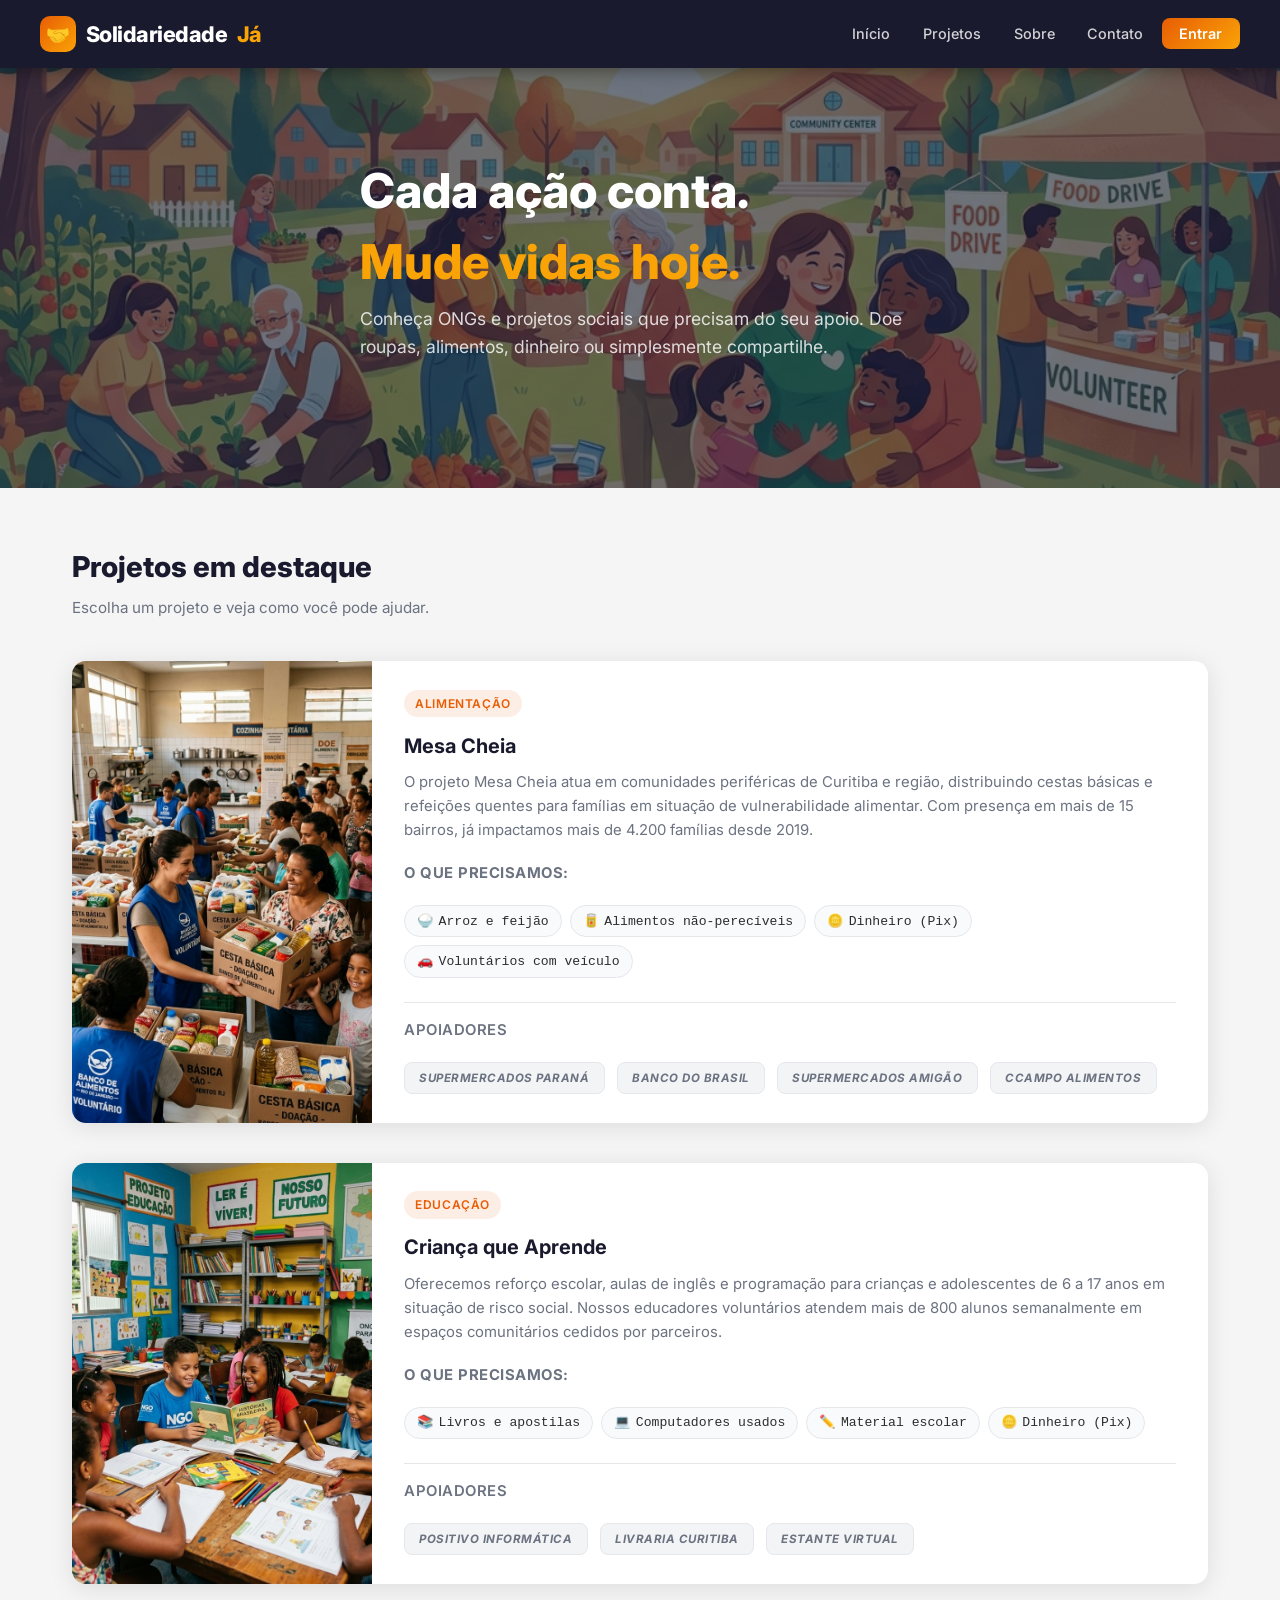
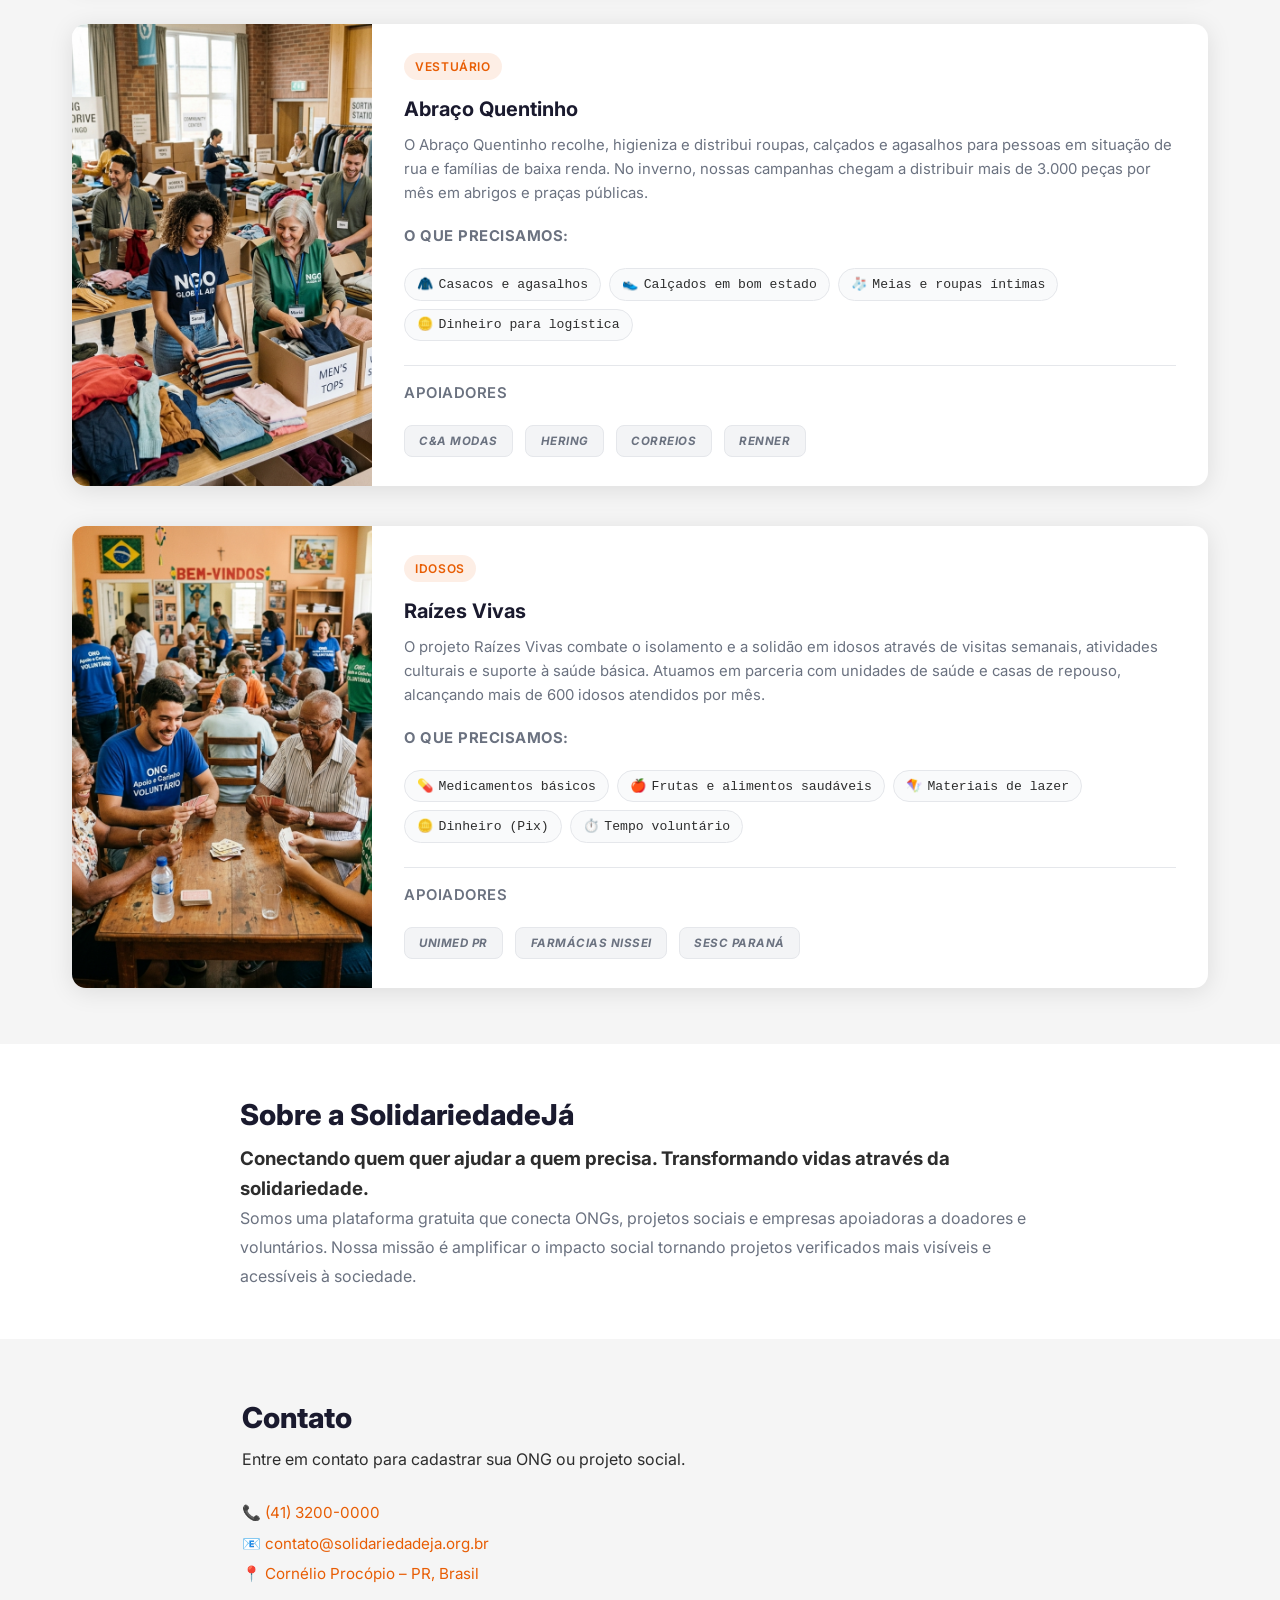
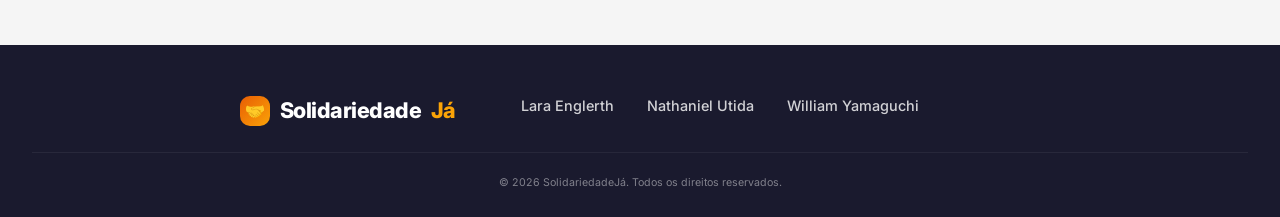
==== index.html @ e562216b "Base do Projeto" ====
<!DOCTYPE html>

<html lang="pt-BR">

<head>
  <link rel="preconnect" href="https://fonts.googleapis.com">
  <link rel="preconnect" href="https://fonts.gstatic.com" crossorigin>
  <link href="https://fonts.googleapis.com/css2?family=Inter:ital,opsz,wght@0,14..32,100..900;1,14..32,100..900&display=swap" rel="stylesheet">
  <title>SolidariedadeJá</title>
  <link rel="stylesheet" href="style.css">
</head>

<body>

  <header>
    <div class="header-inner">
      
      <a href="index.html" class="logo">
        <div class="logo-icon">🤝</div>
        Solidariedade<span>Já</span>
      </a>

      <nav>
        <ul>
          <li><a href="index.html">Início</a></li>
          <li><a href="#projetos">Projetos</a></li>
          <li><a href="#sobre">Sobre</a></li>
          <li><a href="#contato">Contato</a></li>
          <li><a href="login.html" class="btn-nav">Entrar</a></li>
        </ul>
      </nav>
      
    </div>
  </header>

  <section class="hero">
    <img src="img/hero_banner.png" alt="Pessoas se ajudando em comunidade">
    <div class="hero-content">
      <h1>Cada ação conta.</h1>
      <h1 id="hero-title"> Mude vidas hoje.</h1>
      <p>Conheça ONGs e projetos sociais que precisam do seu apoio. Doe roupas, alimentos, dinheiro ou simplesmente compartilhe.</p>
    </div>
  </section>

  <main>
    <section class="section">
      <h2 class="section-title">Projetos em destaque</h2>
      <p class="section-sub">Escolha um projeto e veja como você pode ajudar.</p>
      
      <ul class="projects-list">
        
        <li>
          <article class="project-card">
            
            <figure>
              <img src="img/ong_alimentar.png" alt="Voluntários distribuindo cestas básicas">
            </figure>
            
            <div class="project-body">
              <span class="project-tag">Alimentação</span>
              <h2>Mesa Cheia</h2>
              <p>O projeto Mesa Cheia atua em comunidades periféricas de Curitiba e região, distribuindo cestas básicas e refeições quentes para famílias em situação de vulnerabilidade alimentar. Com presença em mais de 15 bairros, já impactamos mais de 4.200 famílias desde 2019.</p>
              <p class="needs-title">O que precisamos:</p>
              <ul class="needs-list">
                <li class="need-badge"><span class="icon">🍚</span> Arroz e feijão</li>
                <li class="need-badge"><span class="icon">🥫</span> Alimentos não-perecíveis</li>
                <li class="need-badge"><span class="icon">🪙</span> Dinheiro (Pix)</li>
                <li class="need-badge"><span class="icon">🚗</span> Voluntários com veículo</li>
              </ul>

              <div class="sponsors-area">
                <p class="sponsors-label">Apoiadores</p>
                <ul class="sponsors-icons">
                  <li><span class="sponsor-logo"><a href="https://site.paranasupermercados.com.br/" target="_blank">Supermercados Paraná</a></span></li>
                  <li><span class="sponsor-logo"><a href="https://www.bb.com.br/site/" target="_blank">Banco do Brasil</a></span></li>
                  <li><span class="sponsor-logo"><a href="https://www.amigao.com/" target="_blank">Supermercados Amigão</a></span></li>
                  <li><span class="sponsor-logo"><a href="https://ccampoalimentos.com.br/" target="_blank">Ccampo Alimentos</a></span></li>
                </ul>
              </div>
            </div>
          </article>
        </li>

        <li>
          <article class="project-card">
            
            <figure>
              <img src="img/ong_educacao.png" alt="Crianças estudando em sala de aula">
            </figure>
            
            <div class="project-body">
              <span class="project-tag">Educação</span>
              <h2>Criança que Aprende</h2>
              <p>Oferecemos reforço escolar, aulas de inglês e programação para crianças e adolescentes de 6 a 17 anos em situação de risco social. Nossos educadores voluntários atendem mais de 800 alunos semanalmente em espaços comunitários cedidos por parceiros.</p> 
              <p class="needs-title">O que precisamos:</p>
              <ul class="needs-list">
                <li class="need-badge"><span class="icon">📚</span> Livros e apostilas</li>
                <li class="need-badge"><span class="icon">💻</span> Computadores usados</li>
                <li class="need-badge"><span class="icon">✏️</span> Material escolar</li>
                <li class="need-badge"><span class="icon">🪙</span> Dinheiro (Pix)</li>
              </ul>

              <div class="sponsors-area">
                <p class="sponsors-label">Apoiadores</p>
                <ul class="sponsors-icons">
                  <li><span class="sponsor-logo"><a href="https://www.positivo.com.br/" target="_blank">Positivo Informática</a></span></li>
                  <li><span class="sponsor-logo"><a href="https://www.livrariascuritiba.com.br/" target="_blank">Livraria Curitiba</a></span></li>
                  <li><span class="sponsor-logo"><a href="https://www.estantevirtual.com.br/" target="_blank">Estante Virtual</a></span></li>
                </ul>
              </div>
            </div>
          </article>
        </li>

        <li>
          <article class="project-card">
            
            <figure>
              <img src="img/ong_roupas.png" alt="Voluntários separando e dobrando roupas doadas">
            </figure>

            <div class="project-body">
              <span class="project-tag">Vestuário</span>
              <h2>Abraço Quentinho</h2>
              <p>O Abraço Quentinho recolhe, higieniza e distribui roupas, calçados e agasalhos para pessoas em situação de rua e famílias de baixa renda. No inverno, nossas campanhas chegam a distribuir mais de 3.000 peças por mês em abrigos e praças públicas.</p>
              <p class="needs-title">O que precisamos:</p>
              <ul class="needs-list">
                <li class="need-badge"><span class="icon">🧥</span> Casacos e agasalhos</li>
                <li class="need-badge"><span class="icon">👟</span> Calçados em bom estado</li>
                <li class="need-badge"><span class="icon">🧦</span> Meias e roupas íntimas</li>
                <li class="need-badge"><span class="icon">🪙</span> Dinheiro para logística</li>
              </ul>

              <div class="sponsors-area">
                <p class="sponsors-label">Apoiadores</p>
                <ul class="sponsors-icons">
                  <li><span class="sponsor-logo"><a href="https://www.cea.com.br/" target="_blank">C&A Modas</a></span></li>
                  <li><span class="sponsor-logo"><a href="https://www.hering.com.br/" target="_blank">Hering</a></span></li>
                  <li><span class="sponsor-logo"><a href="https://www.correios.com.br/" target="_blank">Correios</a></span></li>
                  <li><span class="sponsor-logo"><a href="https://www.lojasrenner.com.br/" target="_blank">Renner</a></span></li>
                </ul>
              </div>
            </div>
          </article>
        </li>

        <li>
          <article class="project-card">
            
            <figure>
              <img src="img/ong_idosos.png" alt="Voluntários conversando e jogando cartas com idosos em um centro comunitário">
            </figure>

            <div class="project-body">
              <span class="project-tag">Idosos</span>
              <h2>Raízes Vivas</h2>
              <p>O projeto Raízes Vivas combate o isolamento e a solidão em idosos através de visitas semanais, atividades culturais e suporte à saúde básica. Atuamos em parceria com unidades de saúde e casas de repouso, alcançando mais de 600 idosos atendidos por mês.</p>
              <p class="needs-title">O que precisamos:</p>
              <ul class="needs-list">
                <li class="need-badge"><span class="icon">💊</span> Medicamentos básicos</li>
                <li class="need-badge"><span class="icon">🍎</span> Frutas e alimentos saudáveis</li>
                <li class="need-badge"><span class="icon">🪁</span> Materiais de lazer</li>
                <li class="need-badge"><span class="icon">🪙</span> Dinheiro (Pix)</li>
                <li class="need-badge"><span class="icon">⏱️</span> Tempo voluntário</li>
              </ul>

              <div class="sponsors-area">
                <p class="sponsors-label">Apoiadores</p>
                <ul class="sponsors-icons">
                  <li><span class="sponsor-logo"><a href="https://www.unimed.coop.br/site/web/parana" target="_blank">Unimed PR</a></span></li>
                  <li><span class="sponsor-logo"><a href="https://www.farmaciasnissei.com.br/" target="_blank">Farmácias Nissei</a></span></li>
                  <li><span class="sponsor-logo"><a href="https://www.sescpr.com.br/" target="_blank">SESC Paraná</a></span></li>
                </ul>
              </div>
            </div>
          </article>
        </li>

      </ul>
    </section>

    <section class="section" id="sobre">
      <div id="sobre-title">
        <h2 class="section-title">Sobre a SolidariedadeJá</h2>
        <h3>Conectando quem quer ajudar a quem precisa. Transformando vidas através da solidariedade.</h3>
        <p id="sobre-descricao">Somos uma plataforma gratuita que conecta ONGs, projetos sociais e empresas apoiadoras a doadores e voluntários. Nossa missão é amplificar o impacto social tornando projetos verificados mais visíveis e acessíveis à sociedade.</p>
      </div>
    </section>

    <section class="section" id="contato">
      <h2 class="section-title" id="contato-title">Contato</h2>
      <p>Entre em contato para cadastrar sua ONG ou projeto social.</p>
      <br>
      <ul>
        <li class="contato-link"><span class="icon">📞</span><a href="tel:+554132000000"> (41) 3200-0000</a></li>
        <li class="contato-link"><span class="icon">📧</span><a href="mailto:contato@solidariedadeja.org.br"> contato@solidariedadeja.org.br</a></li>
        <li class="contato-link"><span class="icon">📍</span><a href="https://maps.google.com/?q=Cornélio+Procópio,+PR" target="_blank"> Cornélio Procópio – PR, Brasil</a></li>
      </ul>
    </section>
  </main>

  <footer>
    <div class="footer-inner">
      <a href="index.html" class="logo">
        <div class="logo-icon" id="footer-logo">🤝</div>
        Solidariedade<span>Já</span>
      </a>

      <nav>
        <ul>
          <li><a href="https://soulstorm0.github.io/" target="_blank">Lara Englerth</a></li>
          <li><a href="https://nanatutida.github.io/FRONT-END/" target="_blank">Nathaniel Utida</a></li>
          <li><a href="https://soulstorm0.github.io/" target="_blank">William Yamaguchi</a></li>
        </ul>
      </nav>
    </div>
    
    <div class="footer-bottom">
      <small>© 2026 SolidariedadeJá. Todos os direitos reservados.</small>
    </div>

  </footer>

</body>

</html>
---- style.css ----
.inter-regular {
  font-family: "Inter", sans-serif;
  font-optical-sizing: auto;
  font-weight: 300;
  font-style: normal;
}

* { 
  box-sizing: border-box;
  margin: 0;
  padding: 0;
}

body {
  font-family: 'Inter', sans-serif;
  background: #f5f5f5;
  color: #2d2d2d;
  line-height: 1.6;
  min-height: 100vh;
  display: flex;
  flex-direction: column;
}

img {
  display: block;
  max-width: 100%;
}

a  {
  text-decoration: none;
  color: inherit;
}

ul {
  list-style: none;
}

header {
  background: #1a1a2e;
  padding: 0 2rem;
  position: sticky;
  top: 0;
  z-index: 100;
  box-shadow: 0 2px 16px rgba(0,0,0,.4);
}

.header-inner {
  max-width: 1200px;
  margin: 0 auto;
  display: flex;
  align-items: center;
  justify-content: space-between;
  height: 68px;
}

.logo {
  display: flex;
  align-items: center;
  gap: .6rem;
  font-size: 1.35rem;
  font-weight: 800;
  color: #fff;
  letter-spacing: -.5px;
}

.logo span {
  color: #faa307;
}

.logo-icon {
  width: 36px;
  height: 36px;
  background: linear-gradient(135deg, #e85d04, #faa307);
  border-radius: 10px;
  display: flex;
  align-items: center;
  justify-content: center;
  font-size: 1.2rem;
}

nav ul {
  display: flex;
  gap: .25rem;
  align-items: center;
}

nav a {
  color: rgba(255,255,255,.8);
  font-size: .9rem;
  font-weight: 500;
  padding: .45rem .9rem;
  border-radius: 8px;
  transition: background .25s ease, color .25s ease;
}

nav a:hover, nav a.active {
  background: rgba(255,255,255,.1);
  color: #fff;
}

.btn-nav {
  background: linear-gradient(135deg, #e85d04, #faa307) !important;
  color: #fff !important;
  padding: .45rem 1.1rem !important;
  font-weight: 600 !important;
}

.btn-nav:hover {
  opacity: .88;
}

.hero {
  position: relative;
  min-height: 420px;
  display: flex;
  align-items: center;
  overflow: hidden;
  background: #16213e;
}

.hero img {
  position: absolute;
  inset: 0;
  width: 100%;
  height: 100%;
  object-fit: cover;
  opacity: .38;
}

.hero-content {
  position: relative;
  z-index: 2;
  max-width: 1200px;
  margin: 0 auto;
  padding: 4rem 2rem;
  color: #fff;
}

.hero-content h1 {
  font-size: clamp(1.8rem, 4vw, 3rem);
  font-weight: 800;
  line-height: 1.15;
  margin-bottom: 1rem;
}

#hero-title {
  color: #faa307;
}

.hero-content p {
  font-size: 1.1rem;
  color: rgba(255,255,255,.82);
  max-width: 560px;
  margin-bottom: 2rem;
}

.section {
  max-width: 1200px;
  margin: 0 auto;
  padding: 3.5rem 2rem;
  flex: 1;
}

.section-title {
  font-size: 1.8rem;
  font-weight: 800;
  color: #1a1a2e;
  margin-bottom: .4rem;
}

.section-sub {
  color: #6b7280;
  margin-bottom: 2.5rem;
  font-size: .95rem;
}

.projects-list {
  display: flex;
  flex-direction: column;
  gap: 2.5rem;
}

.project-card {
  background: #ffffff;
  border-radius: 14px;
  box-shadow: 0 4px 24px rgba(0,0,0,.10);
  overflow: hidden;
  display: flex;
  gap: 0;
  transition: transform .25s ease, box-shadow .25s ease;
}

.project-card:hover {
  transform: translateY(-4px);
  box-shadow: 0 8px 40px rgba(0,0,0,.16);
}

.project-card figure {
  flex: 0 0 300px;
  max-width: 300px;
  overflow: hidden;
}

.project-card figure img {
  width: 100%; height: 100%;
  object-fit: cover;
  transition: transform .4s ease;
}

.project-card:hover figure img {
  transform: scale(1.06);
}

.project-body {
  flex: 1;
  padding: 1.8rem 2rem;
  display: flex;
  flex-direction: column;
}

.project-tag {
  display: inline-block;
  background: rgba(232,93,4,.1);
  color: #e85d04;
  font-size: .75rem;
  font-weight: 600;
  text-transform: uppercase;
  letter-spacing: .6px;
  padding: .25rem .7rem;
  border-radius: 50px;
  margin-bottom: .8rem;
  align-self: flex-start;
}

.project-body h2 {
  font-size: 1.25rem;
  font-weight: 700;
  margin-bottom: .6rem;
  color: #1a1a2e;
}

.project-body p {
  color: #6b7280;
  font-size: .93rem;
  margin-bottom: 1.2rem;
  flex: 1;
}

.needs-title {
  font-size: .78rem;
  font-weight: 700;
  text-transform: uppercase;
  letter-spacing: .5px;
  color: #6b7280;
  margin-bottom: .5rem;
}

.needs-list {
  display: flex;
  flex-wrap: wrap;
  gap: .5rem;
  margin-bottom: 1.5rem;
}

.need-badge {
  display: flex;
  align-items: center;
  gap: .35rem;
  background: #f9fafb;
  border: 1px solid #e5e7eb;
  border-radius: 50px;
  padding: .3rem .75rem;
  font-size: .82rem;
  font-weight: 500;
  color: #2d2d2d;
  font-family: 'Courier New', monospace;
}

.need-badge.icon {
  font-size: 1rem;
}

.sponsors-area {
  border-top: 1px solid #e5e7eb;
  padding-top: 1rem;
}

.sponsors-label {
  font-size: .75rem;
  font-weight: 600;
  text-transform: uppercase;
  letter-spacing: .5px;
  color: #6b7280;
  margin-bottom: .6rem;
}

.sponsors-icons {
  display: flex;
  align-items: center;
  gap: .75rem;
  flex-wrap: wrap;
}

.sponsor-logo {
  height: 32px;
  background: #f3f4f6;
  border-radius: 8px;
  padding: .3rem .9rem;
  display: flex;
  align-items: center;
  justify-content: center;
  font-size: .72rem;
  font-weight: 700;
  color: #6b7280;
  letter-spacing: .5px;
  border: 1px solid #e5e7eb;
  text-transform: uppercase;
  transition: background .25s ease;
  font-style: italic;
}

.sponsor-logo:hover {
  background: #e5e7eb;
}

#sobre {
  background:#fff;
  max-width:100%;
  padding:3rem 2rem;
}

#sobre-title {
  margin:0 auto;
  max-width:800px;
}

#sobre-descricao {
  color: #6b7280;
  max-width:800px;
  line-height:1.8;
  margin:0 auto;
}

.contato-link{
  font-style:normal;
  color: #e85d04;
  font-size:.95rem;
  line-height:2;
}

#contato {
  max-width:860px;
}

footer {
  background: #1a1a2e;
  color: rgba(255,255,255,.75);
  padding: 3rem 2rem 1.5rem;
}

.footer-inner {
  max-width: 800px;
  margin: 0 auto;
  display: grid;
  grid-template-columns: 1fr 2fr;
  margin-bottom: 1.5rem;
}

#footer-logo {
  width:30px;
  height:30px;
  font-size:1rem;
}

.footer-bottom {
  border-top: 1px solid rgba(255,255,255,.1);
  padding-top: 1.2rem;
  text-align: center;
  font-size: .8rem;
  opacity: .6;
}

.auth-body {
  background: linear-gradient(135deg, #1a1a2e 0%, #16213e 50%, #0f3460 100%);
  min-height: 100vh;
  display: flex;
  flex-direction: column;
}

.auth-header {
  padding: 1.2rem 2rem;
  display: flex;
  justify-content: center;
}

.auth-main {
  flex: 1;
  display: flex;
  align-items: center;
  justify-content: center;
  padding: 2rem 1rem;
}

.auth-card {
  background: rgba(255,255,255,.05);
  backdrop-filter: blur(18px);
  border: 1px solid rgba(255,255,255,.12);
  border-radius: 20px;
  padding: 2.5rem 2.8rem;
  width: 100%;
  max-width: 480px;
  box-shadow: 0 20px 60px rgba(0,0,0,.4);
}

.auth-card h1 {
  color: #fff;
  font-size: 1.6rem;
  font-weight: 800;
  margin-bottom: .3rem;
}

.auth-card .auth-sub {
  color: rgba(255,255,255,.55);
  font-size: .88rem;
  margin-bottom: 2rem;
}

.form-group {
  margin-bottom: 1.2rem;
}

.form-group label {
  display: block;
  color: rgba(255,255,255,.8);
  font-size: .85rem;
  font-weight: 500;
  margin-bottom: .4rem;
}

.form-group input {
  width: 100%;
  background: rgba(255,255,255,.08);
  border: 1px solid rgba(255,255,255,.15);
  border-radius: 10px;
  color: #fff;
  font-size: .95rem;
  font-family: 'Inter', sans-serif;
  padding: .75rem 1rem;
  outline: none;
  transition: border .25s ease, background .25s ease;
}

.form-group input::placeholder {
  color: rgba(255,255,255,.3);
}

.form-group input:focus {
  border-color: #faa307;
  background: rgba(255,255,255,.12);
}

.btn-auth {
  width: 100%;
  background: linear-gradient(135deg, #e85d04, #faa307);
  color: #fff;
  font-size: 1rem;
  font-weight: 700;
  font-family: 'Inter', sans-serif;
  padding: .85rem;
  border: none;
  border-radius: 10px;
  cursor: pointer;
  margin-top: .5rem;
  transition: opacity .25s ease, transform .25s ease;
  box-shadow: 0 4px 20px rgba(232,93,4,.4);
}

.btn-auth:hover { opacity: .9; transform: translateY(-1px); }

.auth-link {
  text-align: center;
  margin-top: 1.2rem;
  font-size: .85rem;
  color: rgba(255,255,255,.5);
}

.auth-link a {
  color: #faa307;
  font-weight: 600;
  transition: opacity .25s ease;
}

.auth-link a:hover { opacity: .75; }

.auth-footer {
  text-align: center;
  padding: 1rem;
  color: rgba(255,255,255,.3);
  font-size: .78rem;
}

@media (max-width: 768px) {
  .project-card {
    flex-direction: column;
  }

  .project-card figure {
    flex: none;
    max-width: 100%;
    height: 220px;
  }

  .header-inner { 
    flex-wrap: wrap;
    height: auto;
    padding: .8rem 0;
    gap: .5rem;
  }
  
  nav ul {
    flex-wrap: wrap;
    justify-content: center;
  }

  .auth-card {
    padding: 2rem 1.5rem;
  }

}
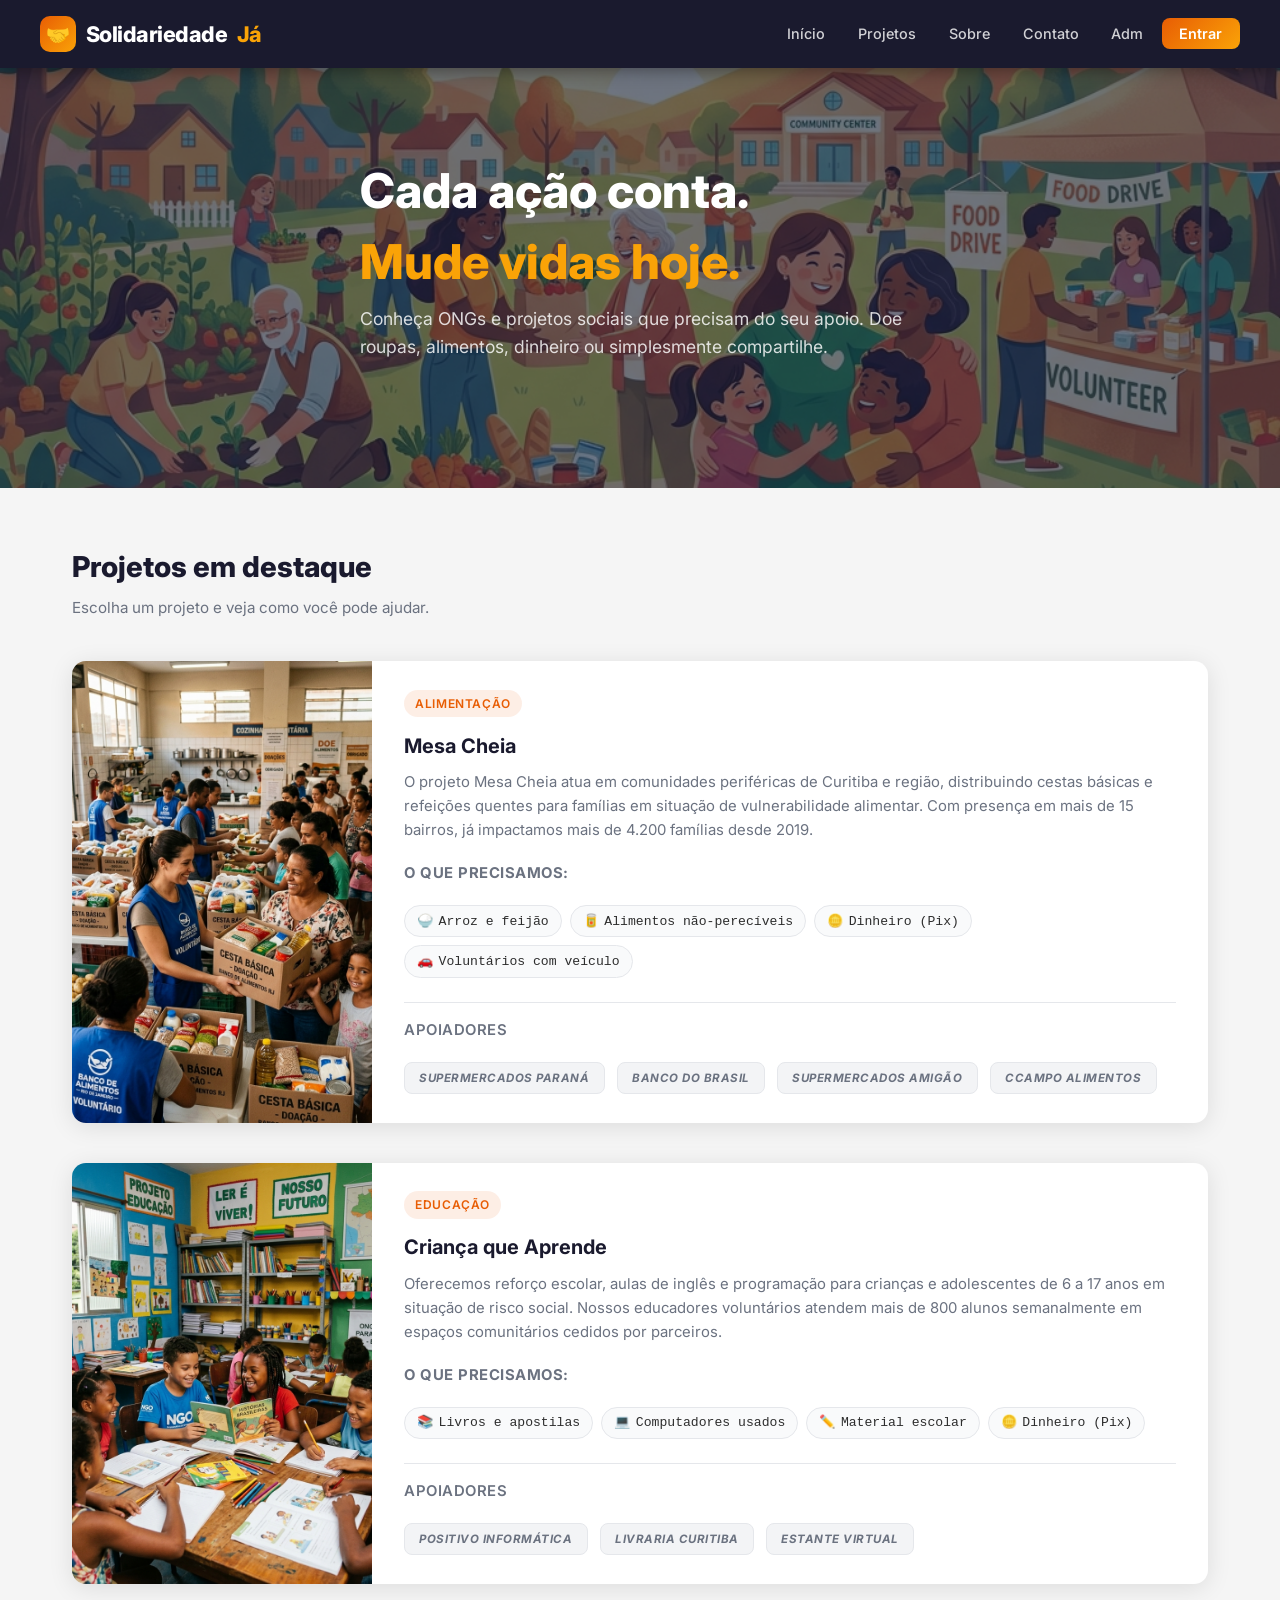
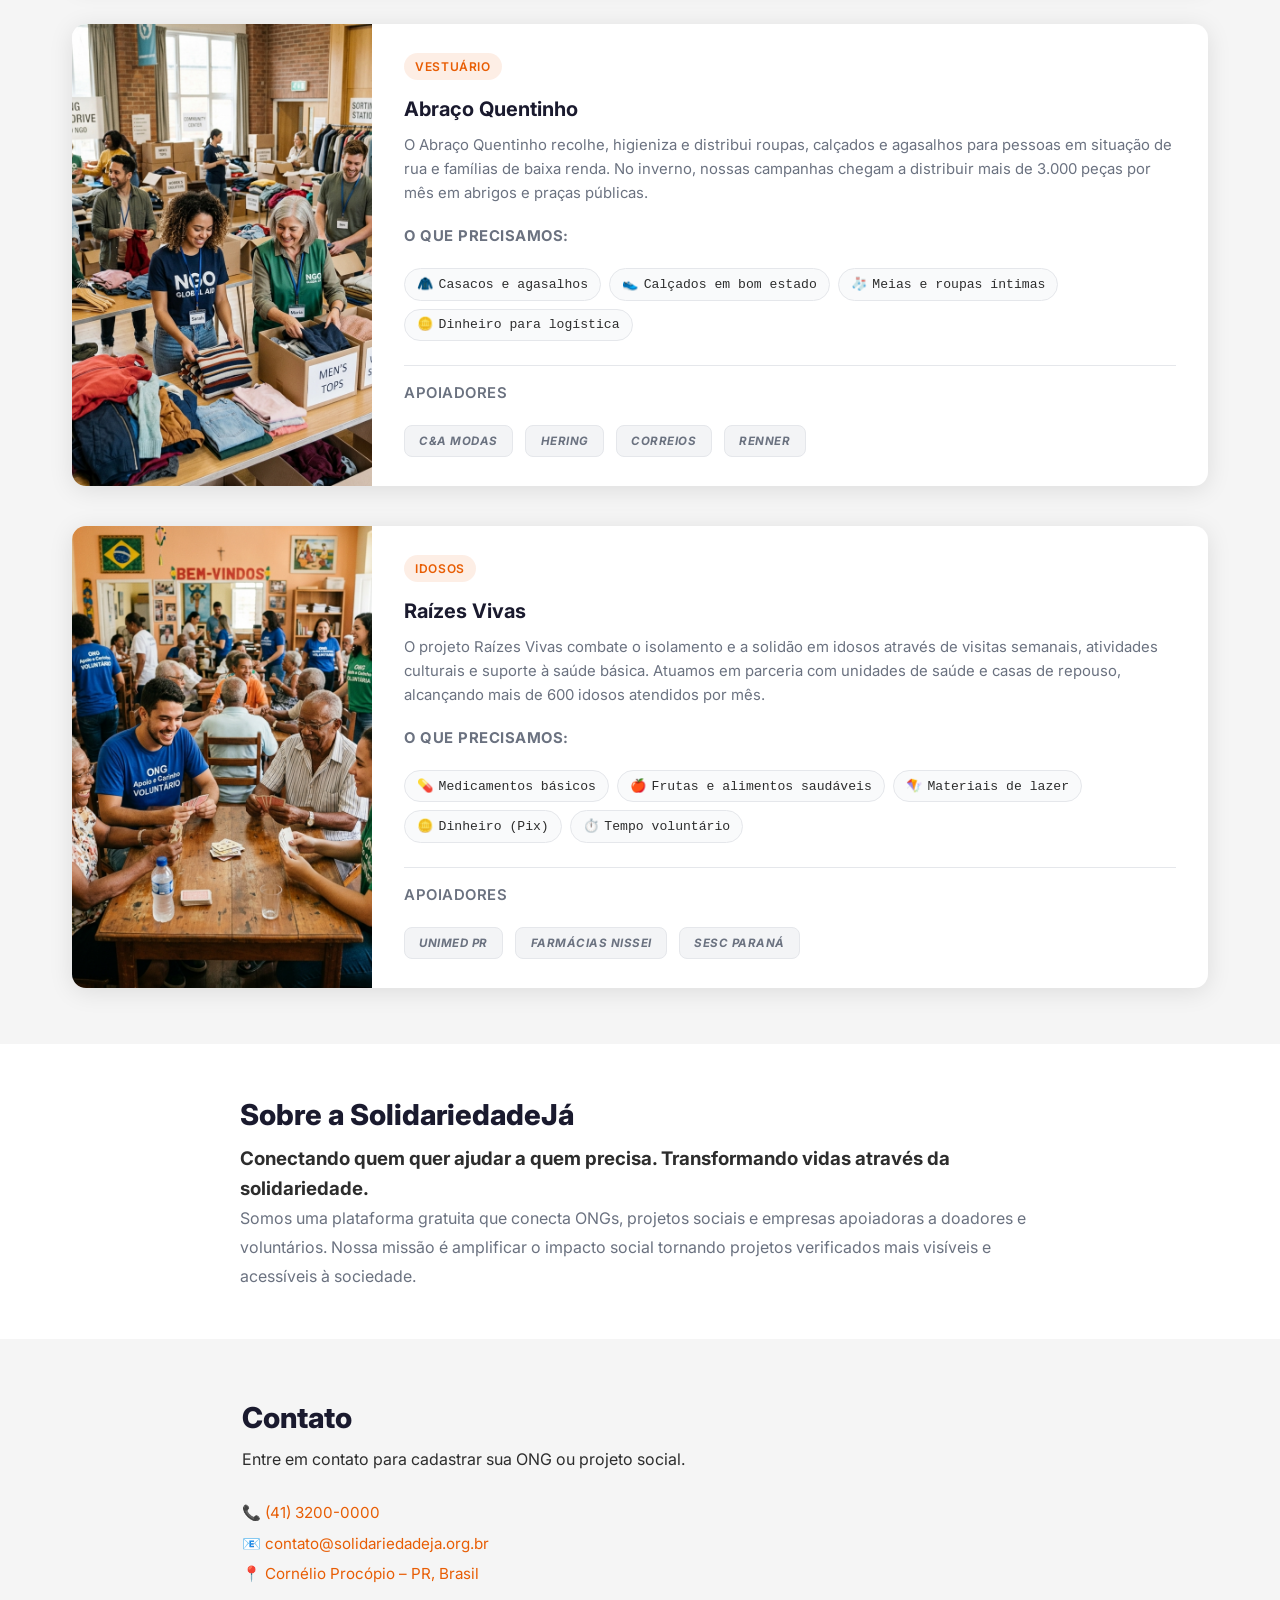
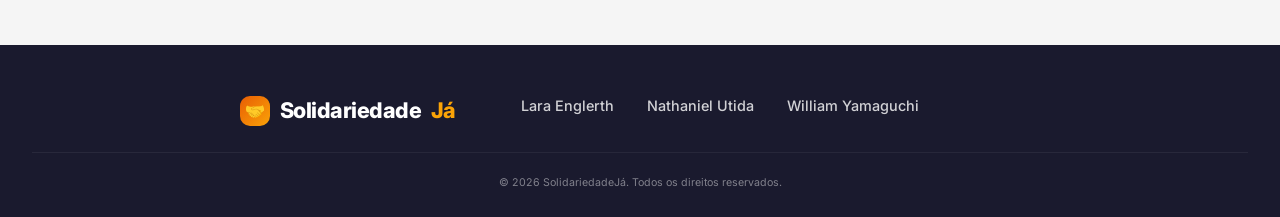
==== commit 944a728e: "Projeto 2" ====
--- a/index.html
+++ b/index.html
@@ -26,6 +26,7 @@
           <li><a href="#projetos">Projetos</a></li>
           <li><a href="#sobre">Sobre</a></li>
           <li><a href="#contato">Contato</a></li>
+          <li><a href="adm.html">Adm</a></li>
           <li><a href="login.html" class="btn-nav">Entrar</a></li>
         </ul>
       </nav>
@@ -43,7 +44,7 @@
   </section>
 
   <main>
-    <section class="section">
+    <section class="section" id="Projetos">
       <h2 class="section-title">Projetos em destaque</h2>
       <p class="section-sub">Escolha um projeto e veja como você pode ajudar.</p>
       
@@ -208,7 +209,7 @@
 
       <nav>
         <ul>
-          <li><a href="https://soulstorm0.github.io/" target="_blank">Lara Englerth</a></li>
+          <li><a href="https://laraenglerth.github.io/cv---lara/" target="_blank">Lara Englerth</a></li>
           <li><a href="https://nanatutida.github.io/FRONT-END/" target="_blank">Nathaniel Utida</a></li>
           <li><a href="https://soulstorm0.github.io/" target="_blank">William Yamaguchi</a></li>
         </ul>
--- a/style.css
+++ b/style.css
@@ -525,5 +525,168 @@
   .auth-card {
     padding: 2rem 1.5rem;
   }
-
+}
+
+.admin-main {
+  flex: 1;
+  background: #f5f5f5;
+  padding: 3rem 1rem;
+}
+
+.admin-container {
+  max-width: 800px;
+  margin: 0 auto;
+}
+
+.admin-card {
+  background: #ffffff;
+  border-radius: 12px;
+  box-shadow: 0 4px 20px rgba(0,0,0,.08);
+  padding: 2rem;
+  margin-bottom: 2rem;
+}
+
+.admin-card .form-group label {
+  color: #1a1a2e;
+}
+
+.admin-card .form-group input {
+  background: #f9fafb;
+  border: 1px solid #d1d5db;
+  color: #1a1a2e;
+}
+
+.admin-card .form-group input:focus {
+  border-color: #faa307;
+  background: #ffffff;
+}
+
+.admin-actions {
+  display: flex;
+  gap: 1rem;
+  margin-top: 1.5rem;
+}
+
+.btn-secondary {
+  background: #e5e7eb;
+  color: #4b5563;
+  font-size: 1rem;
+  font-weight: 600;
+  font-family: 'Inter', sans-serif;
+  padding: .85rem 1.5rem;
+  border: none;
+  border-radius: 10px;
+  cursor: pointer;
+  transition: background .25s ease;
+}
+
+.btn-secondary:hover {
+  background: #d1d5db;
+}
+
+.btn-small {
+  padding: .6rem 1rem;
+  font-size: .9rem;
+}
+
+.btn-danger {
+  background: #ef4444;
+  color: #ffffff;
+  font-size: .9rem;
+  font-weight: 600;
+  padding: .6rem 1.2rem;
+  border: none;
+  border-radius: 8px;
+  cursor: pointer;
+  transition: background .25s ease;
+}
+
+.btn-danger:hover {
+  background: #dc2626;
+}
+
+.admin-list-container {
+  background: #ffffff;
+  border-radius: 12px;
+  box-shadow: 0 4px 20px rgba(0,0,0,.08);
+  padding: 2rem;
+}
+
+.admin-list-header {
+  display: flex;
+  justify-content: space-between;
+  align-items: center;
+  margin-bottom: 1.5rem;
+  flex-wrap: wrap;
+  gap: 1rem;
+}
+
+.admin-list-header h3 {
+  font-size: 1.25rem;
+  color: #1a1a2e;
+}
+
+.search-box {
+  display: flex;
+  gap: .5rem;
+}
+
+.search-box input {
+  padding: .5rem .8rem;
+  border: 1px solid #d1d5db;
+  border-radius: 8px;
+  outline: none;
+  font-family: 'Inter', sans-serif;
+}
+
+.search-box input:focus {
+  border-color: #faa307;
+}
+
+.users-list {
+  display: flex;
+  flex-direction: column;
+  gap: 1rem;
+  margin-bottom: 2rem;
+}
+
+.users-list li {
+  display: flex;
+  justify-content: space-between;
+  align-items: center;
+  padding: 1rem;
+  background: #f9fafb;
+  border: 1px solid #e5e7eb;
+  border-radius: 8px;
+}
+
+.user-info {
+  display: flex;
+  flex-direction: column;
+  gap: .2rem;
+}
+
+.user-date {
+  font-size: .75rem;
+  color: #6b7280;
+  text-transform: uppercase;
+  letter-spacing: .5px;
+}
+
+.user-name {
+  font-weight: 600;
+  color: #1a1a2e;
+  font-size: 1.05rem;
+}
+
+.user-email {
+  font-size: .9rem;
+  color: #4b5563;
+}
+
+.admin-list-footer {
+  display: flex;
+  justify-content: flex-end;
+  border-top: 1px solid #e5e7eb;
+  padding-top: 1.5rem;
 }
